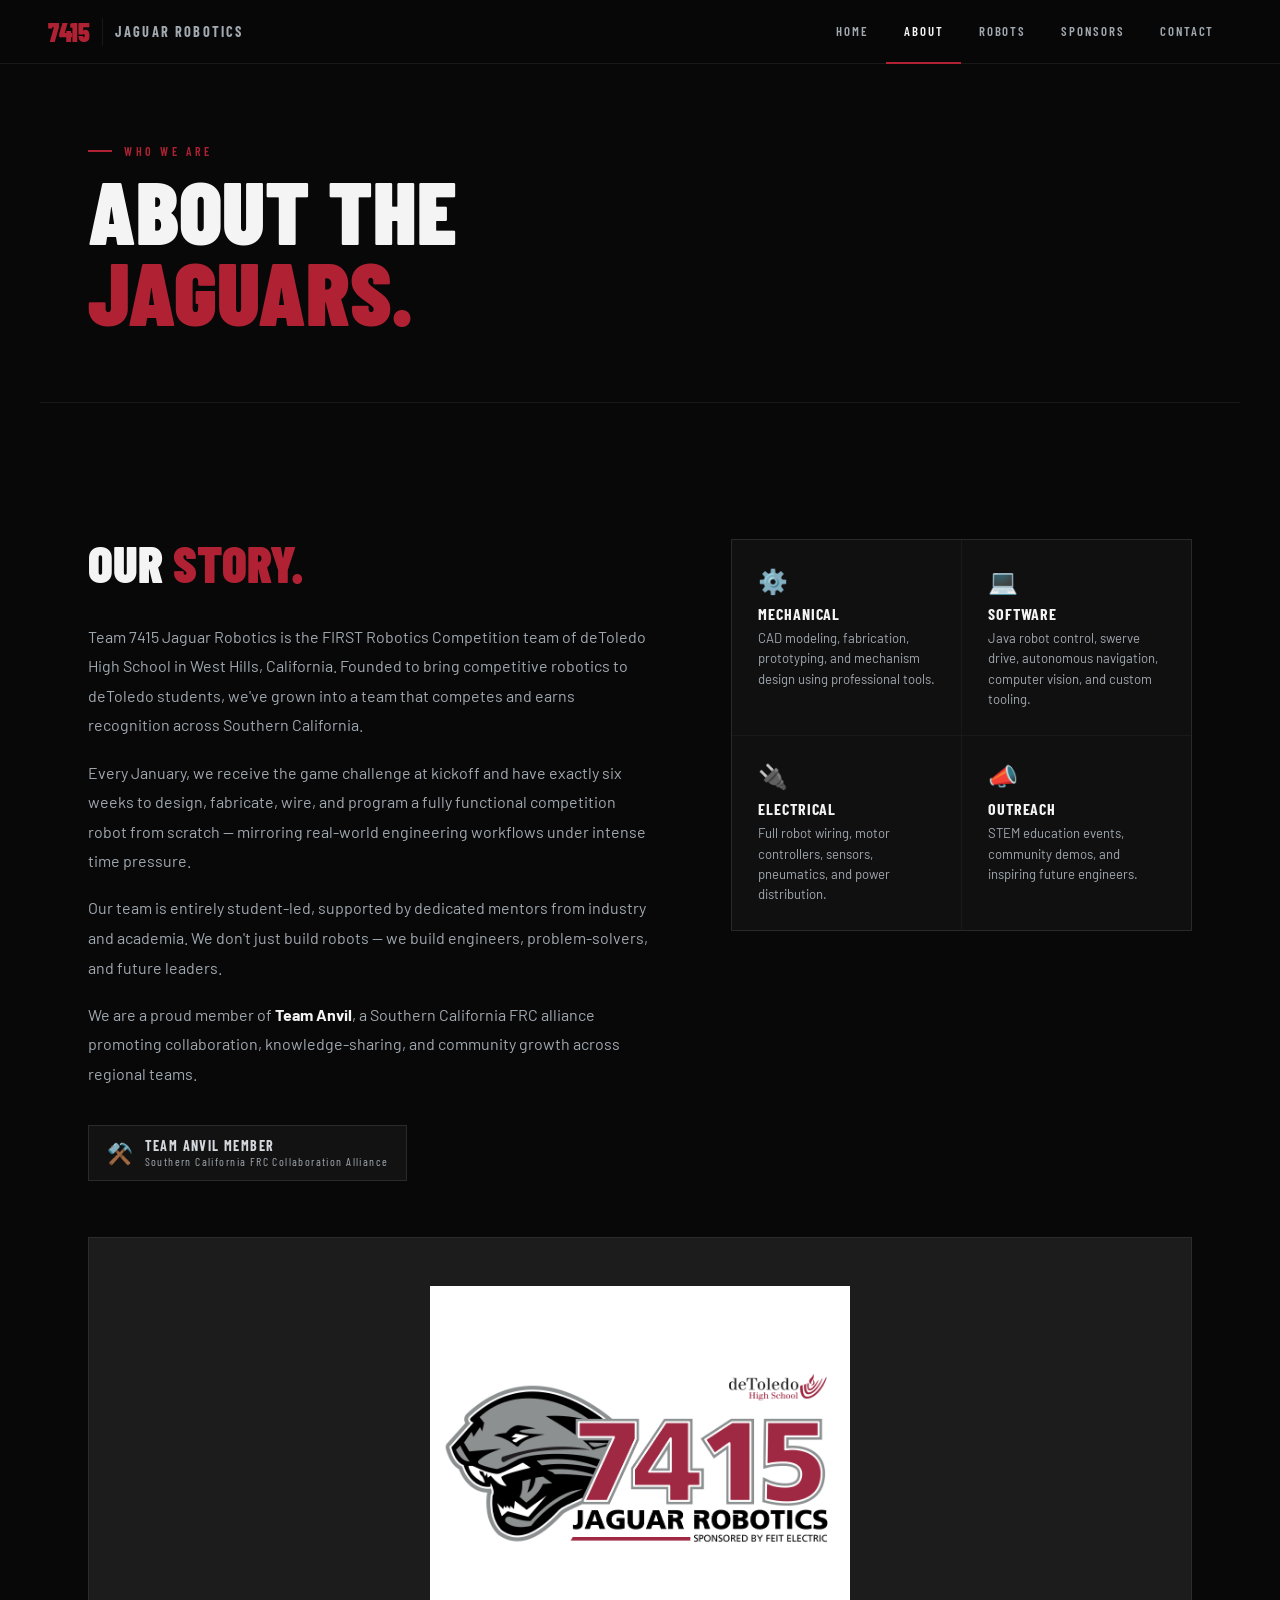
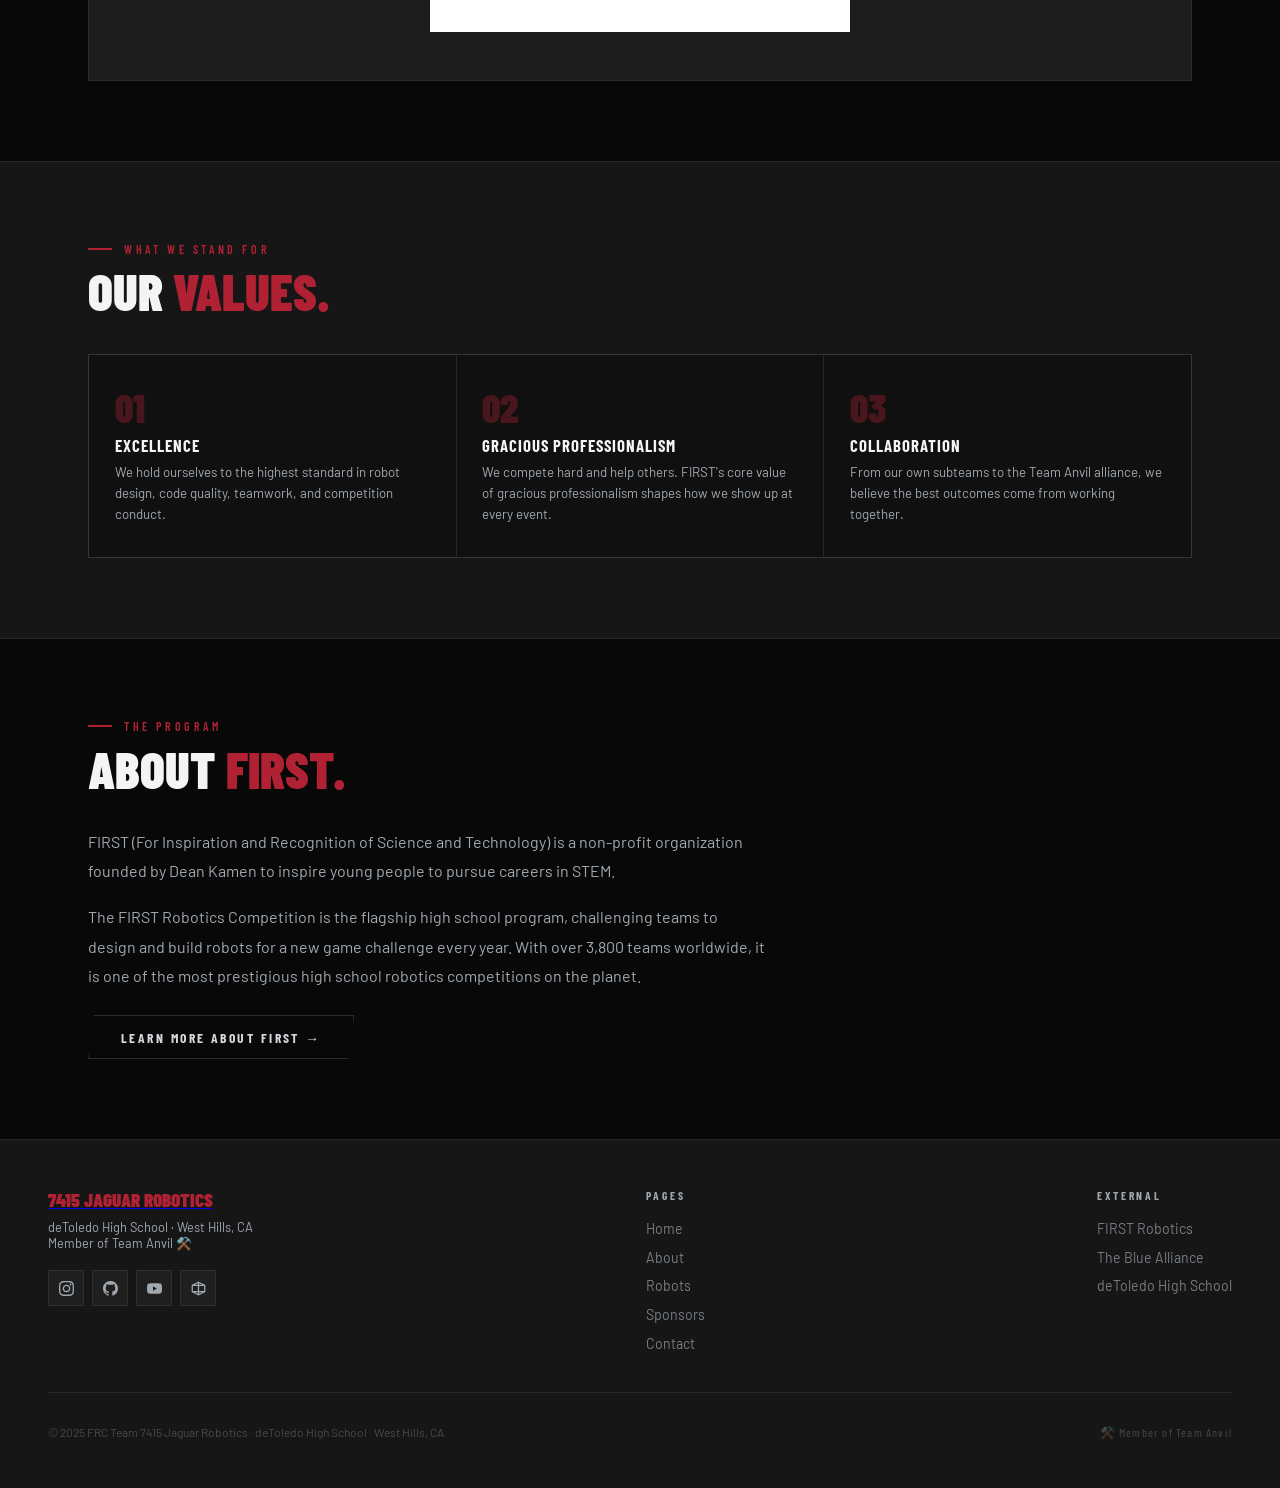
==== about.html @ 2a9f3447 "Add files via upload" ====
<!DOCTYPE html>
<html lang="en">
<head>
  <meta charset="UTF-8"/><meta name="viewport" content="width=device-width,initial-scale=1.0"/>
  <title>About | Team 7415 Jaguar Robotics</title>
  <link rel="preconnect" href="https://fonts.googleapis.com">
  <link href="https://fonts.googleapis.com/css2?family=Barlow+Condensed:ital,wght@0,400;0,600;0,700;0,800;0,900;1,700&family=Barlow:wght@400;500;600&display=swap" rel="stylesheet">
  <link rel="stylesheet" href="style.css">
  <style>
    .about-grid { display:grid; grid-template-columns:1.1fr 0.9fr; gap:5rem; align-items:start; padding-top:3.5rem; }
    .about-body p { color:var(--silver); line-height:1.85; font-size:1rem; margin-bottom:1.1rem; }
    .about-body strong { color:var(--white); }
    .anvil-badge { display:inline-flex; align-items:center; gap:0.75rem; background:rgba(255,255,255,0.04); border:1px solid rgba(255,255,255,0.1); padding:0.7rem 1.1rem; margin-top:1.2rem; }
    .anvil-icon { font-size:1.3rem; }
    .anvil-text { font-family:'Barlow Condensed',sans-serif; font-weight:700; font-size:0.88rem; letter-spacing:0.1em; text-transform:uppercase; color:var(--silver-light); line-height:1.2; }
    .anvil-text small { display:block; font-weight:400; font-size:0.73rem; color:var(--silver); text-transform:none; }
    .subteams { display:grid; grid-template-columns:1fr 1fr; gap:1px; background:var(--line); border:1px solid var(--line); }
    .subteam { background:var(--dark); padding:1.6rem; transition:background 0.2s; }
    .subteam:hover { background:var(--surface2); }
    .sub-icon { font-size:1.5rem; margin-bottom:0.5rem; }
    .sub-name { font-family:'Barlow Condensed',sans-serif; font-weight:700; font-size:1rem; letter-spacing:0.06em; text-transform:uppercase; color:var(--white); margin-bottom:0.3rem; }
    .sub-desc { font-size:0.82rem; color:var(--silver); line-height:1.55; }
    .values-grid { display:grid; grid-template-columns:repeat(3,1fr); gap:1px; background:var(--line); border:1px solid var(--line); margin-top:2.5rem; }
    .vcard { background:var(--dark); padding:2rem 1.6rem; }
    .v-num { font-family:'Barlow Condensed',sans-serif; font-weight:900; font-size:2.5rem; color:var(--red-bright); line-height:1; opacity:0.35; margin-bottom:0.5rem; }
    .v-title { font-family:'Barlow Condensed',sans-serif; font-weight:700; font-size:1.05rem; letter-spacing:0.06em; text-transform:uppercase; color:var(--white); margin-bottom:0.4rem; }
    .v-desc { font-size:0.83rem; color:var(--silver); line-height:1.6; }
    .logo-showcase { display:flex; align-items:center; justify-content:center; padding:3rem; background:var(--surface2); border:1px solid var(--line); margin-top:3.5rem; }
    .logo-showcase img { max-width:420px; width:100%; height:auto; }
    @media (max-width:900px) {
      .about-grid { grid-template-columns:1fr; gap:3rem; }
      .values-grid { grid-template-columns:1fr; }
    }
  </style>
</head>
<body>

<div class="page-header">
  <p class="eyebrow">Who We Are</p>
  <h1>About the<br><span class="r">Jaguars.</span></h1>
</div>

<div class="section">
  <div class="wrap">
    <div class="about-grid">
      <div class="reveal">
        <h2 class="sh">Our <span class="r">Story.</span></h2>
        <br>
        <div class="about-body">
          <p>Team 7415 Jaguar Robotics is the FIRST Robotics Competition team of deToledo High School in West Hills, California. Founded to bring competitive robotics to deToledo students, we've grown into a team that competes and earns recognition across Southern California.</p>
          <p>Every January, we receive the game challenge at kickoff and have exactly six weeks to design, fabricate, wire, and program a fully functional competition robot from scratch — mirroring real-world engineering workflows under intense time pressure.</p>
          <p>Our team is entirely student-led, supported by dedicated mentors from industry and academia. We don't just build robots — we build engineers, problem-solvers, and future leaders.</p>
          <p>We are a proud member of <strong>Team Anvil</strong>, a Southern California FRC alliance promoting collaboration, knowledge-sharing, and community growth across regional teams.</p>
          <div class="anvil-badge">
            <div class="anvil-icon">⚒️</div>
            <div class="anvil-text">Team Anvil Member<small>Southern California FRC Collaboration Alliance</small></div>
          </div>
        </div>
      </div>
      <div class="subteams reveal">
        <div class="subteam"><div class="sub-icon">⚙️</div><div class="sub-name">Mechanical</div><div class="sub-desc">CAD modeling, fabrication, prototyping, and mechanism design using professional tools.</div></div>
        <div class="subteam"><div class="sub-icon">💻</div><div class="sub-name">Software</div><div class="sub-desc">Java robot control, swerve drive, autonomous navigation, computer vision, and custom tooling.</div></div>
        <div class="subteam"><div class="sub-icon">🔌</div><div class="sub-name">Electrical</div><div class="sub-desc">Full robot wiring, motor controllers, sensors, pneumatics, and power distribution.</div></div>
        <div class="subteam"><div class="sub-icon">📣</div><div class="sub-name">Outreach</div><div class="sub-desc">STEM education events, community demos, and inspiring future engineers.</div></div>
      </div>
    </div>

    <!-- Team logo showcase -->
    <div class="logo-showcase reveal">
      <img src="logo.jpg" alt="Team 7415 Jaguar Robotics — Sponsored by FEIT Electric" />
    </div>
  </div>
</div>

<div class="section alt">
  <div class="wrap">
    <div class="reveal">
      <p class="eyebrow">What We Stand For</p>
      <h2 class="sh">Our <span class="r">Values.</span></h2>
    </div>
    <div class="values-grid reveal">
      <div class="vcard"><div class="v-num">01</div><div class="v-title">Excellence</div><div class="v-desc">We hold ourselves to the highest standard in robot design, code quality, teamwork, and competition conduct.</div></div>
      <div class="vcard"><div class="v-num">02</div><div class="v-title">Gracious Professionalism</div><div class="v-desc">We compete hard and help others. FIRST's core value of gracious professionalism shapes how we show up at every event.</div></div>
      <div class="vcard"><div class="v-num">03</div><div class="v-title">Collaboration</div><div class="v-desc">From our own subteams to the Team Anvil alliance, we believe the best outcomes come from working together.</div></div>
    </div>
  </div>
</div>

<div class="section">
  <div class="wrap">
    <div class="reveal">
      <p class="eyebrow">The Program</p>
      <h2 class="sh">About <span class="r">FIRST.</span></h2>
    </div>
    <br>
    <div style="max-width:680px" class="reveal">
      <p style="color:var(--silver);line-height:1.85;font-size:1rem;margin-bottom:1rem">FIRST (For Inspiration and Recognition of Science and Technology) is a non-profit organization founded by Dean Kamen to inspire young people to pursue careers in STEM.</p>
      <p style="color:var(--silver);line-height:1.85;font-size:1rem;margin-bottom:1.5rem">The FIRST Robotics Competition is the flagship high school program, challenging teams to design and build robots for a new game challenge every year. With over 3,800 teams worldwide, it is one of the most prestigious high school robotics competitions on the planet.</p>
      <a href="https://www.firstinspires.org" target="_blank" class="btn btn-ghost">Learn More About FIRST →</a>
    </div>
  </div>
</div>

<script src="shared.js"></script>
</body>
</html>
---- style.css ----
/* ─── TOKENS ─── */
:root {
  --red: #8C1A28; --red-bright: #B02233;
  --red-dim: rgba(140,26,40,0.15); --red-border: rgba(140,26,40,0.3);
  --silver: #A0A8B0; --silver-light: #D4D8DC;
  --black: #080808; --dark: #101010; --surface: #161616; --surface2: #1C1C1C;
  --white: #F4F4F4; --line: rgba(255,255,255,0.07);
  --gold: #C9A84C;
}
*, *::before, *::after { margin: 0; padding: 0; box-sizing: border-box; }
html { scroll-behavior: smooth; }
body { font-family: 'Barlow', sans-serif; background: var(--black); color: var(--white); overflow-x: hidden; }

/* ─── NAV ─── */
nav {
  position: fixed; top: 0; left: 0; right: 0; z-index: 200;
  height: 64px; display: flex; align-items: center; justify-content: space-between;
  padding: 0 3rem; background: rgba(8,8,8,0.96); backdrop-filter: blur(20px);
  border-bottom: 1px solid var(--line);
}
.nav-left { display: flex; align-items: center; gap: 0.75rem; text-decoration: none; }
.nav-logo-img { height: 36px; width: auto; object-fit: contain; }
.nav-sep { width: 1px; height: 28px; background: var(--line); }
.nav-name { font-family: 'Barlow Condensed', sans-serif; font-weight: 700; font-size: 0.9rem; letter-spacing: 0.15em; text-transform: uppercase; color: var(--silver); }
.nav-links { display: flex; list-style: none; }
.nav-links a {
  font-family: 'Barlow Condensed', sans-serif; font-weight: 600; font-size: 0.8rem;
  letter-spacing: 0.15em; text-transform: uppercase; color: var(--silver);
  text-decoration: none; padding: 0 1.1rem; height: 64px; display: flex; align-items: center;
  border-bottom: 2px solid transparent; transition: color 0.2s, border-color 0.2s;
}
.nav-links a:hover, .nav-links a.active { color: var(--white); border-bottom-color: var(--red-bright); }
.nav-mobile-btn { display: none; background: none; border: none; color: var(--silver); font-size: 1.5rem; cursor: pointer; }

/* ─── PAGE HEADER ─── */
.page-header { padding: 9rem 3rem 4.5rem; max-width: 1200px; margin: 0 auto; border-bottom: 1px solid var(--line); }
.page-header h1 { font-family: 'Barlow Condensed', sans-serif; font-weight: 900; font-size: clamp(3.5rem, 7vw, 6rem); line-height: 0.9; text-transform: uppercase; }
.page-header h1 .r { color: var(--red-bright); }

/* ─── SHARED ─── */
.wrap { max-width: 1200px; margin: 0 auto; padding: 0 3rem; }
.section { padding: 5rem 0; }
.section.alt { background: var(--surface); border-top: 1px solid var(--line); border-bottom: 1px solid var(--line); }

.eyebrow { font-family: 'Barlow Condensed', sans-serif; font-weight: 600; font-size: 0.75rem; letter-spacing: 0.3em; text-transform: uppercase; color: var(--red-bright); margin-bottom: 0.7rem; display: flex; align-items: center; gap: 0.75rem; }
.eyebrow::before { content: ''; width: 24px; height: 2px; background: var(--red-bright); flex-shrink: 0; }
.sh { font-family: 'Barlow Condensed', sans-serif; font-weight: 900; font-size: clamp(2.5rem, 4vw, 3.8rem); line-height: 0.92; text-transform: uppercase; margin-bottom: 1rem; }
.sh .r { color: var(--red-bright); }

/* ─── BUTTONS ─── */
.btn { font-family: 'Barlow Condensed', sans-serif; font-weight: 700; font-size: 0.85rem; letter-spacing: 0.18em; text-transform: uppercase; padding: 0.8rem 2rem; text-decoration: none; cursor: pointer; border: none; transition: all 0.2s; clip-path: polygon(6px 0%,100% 0%,calc(100% - 6px) 100%,0% 100%); display: inline-block; }
.btn-red { background: var(--red); color: var(--white); }
.btn-red:hover { background: var(--red-bright); transform: translateY(-2px); }
.btn-ghost { background: transparent; color: var(--silver-light); border: 1px solid rgba(255,255,255,0.15); }
.btn-ghost:hover { border-color: var(--red-bright); color: var(--white); transform: translateY(-2px); }

/* ─── FOOTER ─── */
footer { background: var(--surface); border-top: 1px solid var(--line); padding: 3rem; }
.footer-inner { max-width: 1200px; margin: 0 auto; }
.footer-top { display: flex; justify-content: space-between; align-items: flex-start; flex-wrap: wrap; gap: 2.5rem; padding-bottom: 2.5rem; border-bottom: 1px solid var(--line); margin-bottom: 2rem; }
.footer-logo-img { height: 32px; width: auto; object-fit: contain; filter: brightness(0) invert(1); opacity: 0.7; }
.footer-tagline { font-size: 0.8rem; color: var(--silver); margin-top: 0.5rem; }
.footer-socials { display: flex; gap: 0.5rem; margin-top: 1.2rem; }
.social-btn { width: 36px; height: 36px; background: rgba(255,255,255,0.04); border: 1px solid var(--line); display: flex; align-items: center; justify-content: center; text-decoration: none; color: var(--silver); transition: all 0.2s; }
.social-btn:hover { background: var(--red-dim); border-color: var(--red-border); color: var(--white); }
.footer-nav-group h4 { font-family: 'Barlow Condensed', sans-serif; font-weight: 700; font-size: 0.72rem; letter-spacing: 0.25em; text-transform: uppercase; color: var(--silver); margin-bottom: 1rem; }
.footer-nav-group ul { list-style: none; display: flex; flex-direction: column; gap: 0.6rem; }
.footer-nav-group a { font-size: 0.88rem; color: rgba(160,168,176,0.7); text-decoration: none; transition: color 0.2s; }
.footer-nav-group a:hover { color: var(--white); }
.footer-bottom { display: flex; justify-content: space-between; align-items: center; flex-wrap: wrap; gap: 1rem; }
.footer-copy { font-size: 0.75rem; color: rgba(160,168,176,0.35); }
.footer-anvil { font-family: 'Barlow Condensed', sans-serif; font-size: 0.75rem; letter-spacing: 0.1em; color: rgba(160,168,176,0.35); }

/* ─── REVEAL ─── */
.reveal { opacity: 0; transform: translateY(28px); transition: opacity 0.65s ease, transform 0.65s ease; }
.reveal.in { opacity: 1; transform: none; }
@keyframes up { from{opacity:0;transform:translateY(20px)} to{opacity:1;transform:none} }

/* ─── RESPONSIVE ─── */
@media (max-width: 900px) {
  nav { padding: 0 1.5rem; }
  .nav-links { display: none; position: absolute; top: 64px; left: 0; right: 0; background: rgba(8,8,8,0.98); flex-direction: column; border-bottom: 1px solid var(--line); }
  .nav-links.open { display: flex; }
  .nav-links a { height: 50px; padding: 0 1.5rem; border-bottom: 1px solid var(--line); border-left: 3px solid transparent; }
  .nav-links a.active, .nav-links a:hover { border-left-color: var(--red-bright); border-bottom-color: var(--line); }
  .nav-mobile-btn { display: block; }
  .wrap { padding: 0 1.5rem; }
  .page-header { padding: 8rem 1.5rem 4rem; }
  .footer-top { flex-direction: column; }
  .footer-bottom { flex-direction: column; align-items: flex-start; }
}
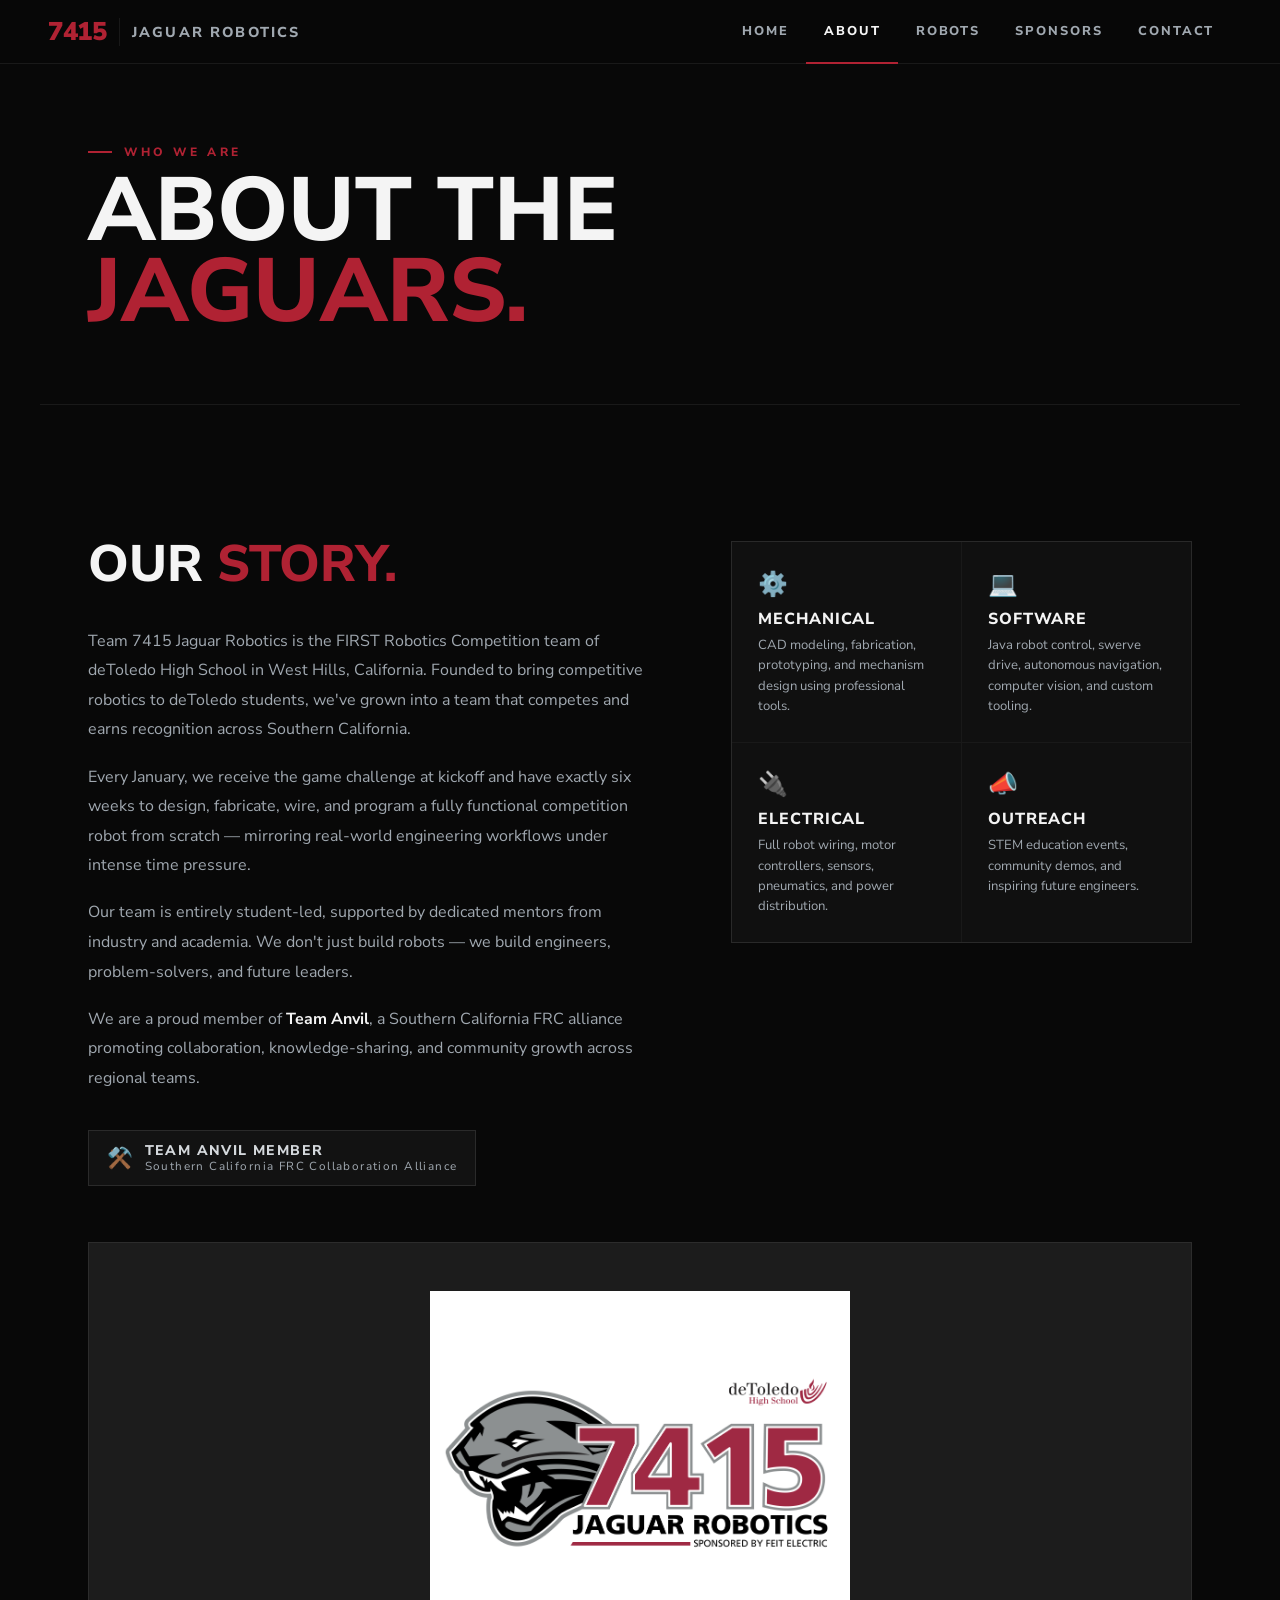
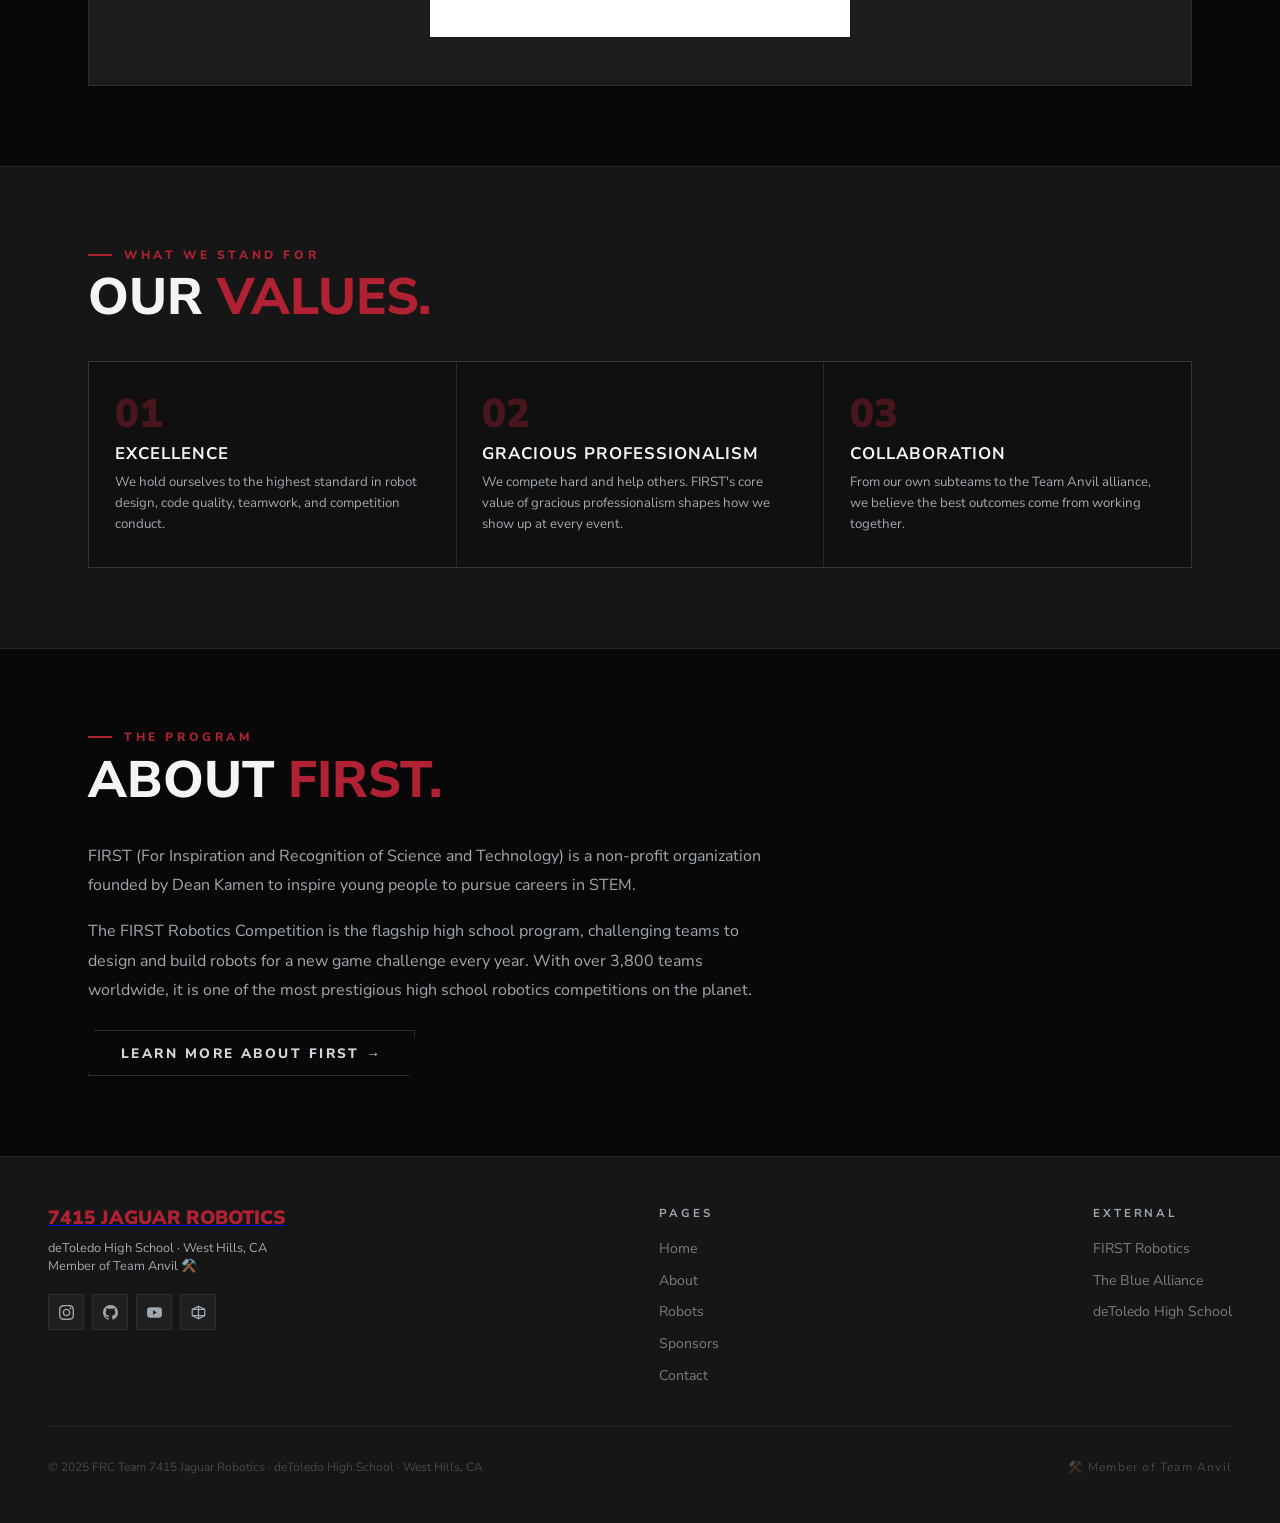
==== commit e95f4980: "Add files via upload" ====
--- a/about.html
+++ b/about.html
@@ -1,10 +1,13 @@
 <!DOCTYPE html>
 <html lang="en">
 <head>
-  <meta charset="UTF-8"/><meta name="viewport" content="width=device-width,initial-scale=1.0"/>
+  <meta charset="UTF-8"/>
   <title>About | Team 7415 Jaguar Robotics</title>
   <link rel="preconnect" href="https://fonts.googleapis.com">
   <link href="https://fonts.googleapis.com/css2?family=Barlow+Condensed:ital,wght@0,400;0,600;0,700;0,800;0,900;1,700&family=Barlow:wght@400;500;600&display=swap" rel="stylesheet">
+  <link rel="icon" type="image/png" href="[data-uri]">
+  <link rel="preconnect" href="https://fonts.googleapis.com">
+  <link href="https://fonts.googleapis.com/css2?family=Nunito+Sans:ital,wght@0,400;0,600;0,700;0,800;0,900;1,800;1,900&display=swap" rel="stylesheet">
   <link rel="stylesheet" href="style.css">
   <style>
     .about-grid { display:grid; grid-template-columns:1.1fr 0.9fr; gap:5rem; align-items:start; padding-top:3.5rem; }
@@ -31,6 +34,12 @@
       .about-grid { grid-template-columns:1fr; gap:3rem; }
       .values-grid { grid-template-columns:1fr; }
     }
+  
+    body, * { font-family: 'Nunito Sans', 'Frutiger', 'Trebuchet MS', Arial, sans-serif !important; }
+    h1,h2,h3,.sh,.nav-num,.nav-name,.nav-links a,.stat-n,.stat-l,.btn,.feat-name,
+    .rname,.sub-name,.tier-pill,.eyebrow,.hero-h1,.hero-tag,.hero-scroll span,
+    .page-header h1,.val-title,.anvil-text,.q-name,.footer-logo,.clabel,.fg label,
+    .feat-season,.rseason,.feat-badge,.rphoto-txt,.feat-lbl { font-weight:800 !important; }
   </style>
 </head>
 <body>
@@ -58,10 +67,10 @@
         </div>
       </div>
       <div class="subteams reveal">
-        <div class="subteam"><div class="sub-icon">⚙️</div><div class="sub-name">Mechanical</div><div class="sub-desc">CAD modeling, fabrication, prototyping, and mechanism design using professional tools.</div></div>
-        <div class="subteam"><div class="sub-icon">💻</div><div class="sub-name">Software</div><div class="sub-desc">Java robot control, swerve drive, autonomous navigation, computer vision, and custom tooling.</div></div>
-        <div class="subteam"><div class="sub-icon">🔌</div><div class="sub-name">Electrical</div><div class="sub-desc">Full robot wiring, motor controllers, sensors, pneumatics, and power distribution.</div></div>
-        <div class="subteam"><div class="sub-icon">📣</div><div class="sub-name">Outreach</div><div class="sub-desc">STEM education events, community demos, and inspiring future engineers.</div></div>
+        <a href="mechanical.html" class="subteam" style="text-decoration:none;display:block"><div class="sub-icon">⚙️</div><div class="sub-name">Mechanical</div><div class="sub-desc">CAD modeling, fabrication, prototyping, and mechanism design using professional tools.</div></a>
+        <a href="software.html" class="subteam" style="text-decoration:none;display:block"><div class="sub-icon">💻</div><div class="sub-name">Software</div><div class="sub-desc">Java robot control, swerve drive, autonomous navigation, computer vision, and custom tooling.</div></a>
+        <a href="electrical.html" class="subteam" style="text-decoration:none;display:block"><div class="sub-icon">🔌</div><div class="sub-name">Electrical</div><div class="sub-desc">Full robot wiring, motor controllers, sensors, pneumatics, and power distribution.</div></a>
+        <a href="outreach.html" class="subteam" style="text-decoration:none;display:block"><div class="sub-icon">📣</div><div class="sub-name">Outreach</div><div class="sub-desc">STEM education events, community demos, and inspiring future engineers.</div></a>
       </div>
     </div>
 
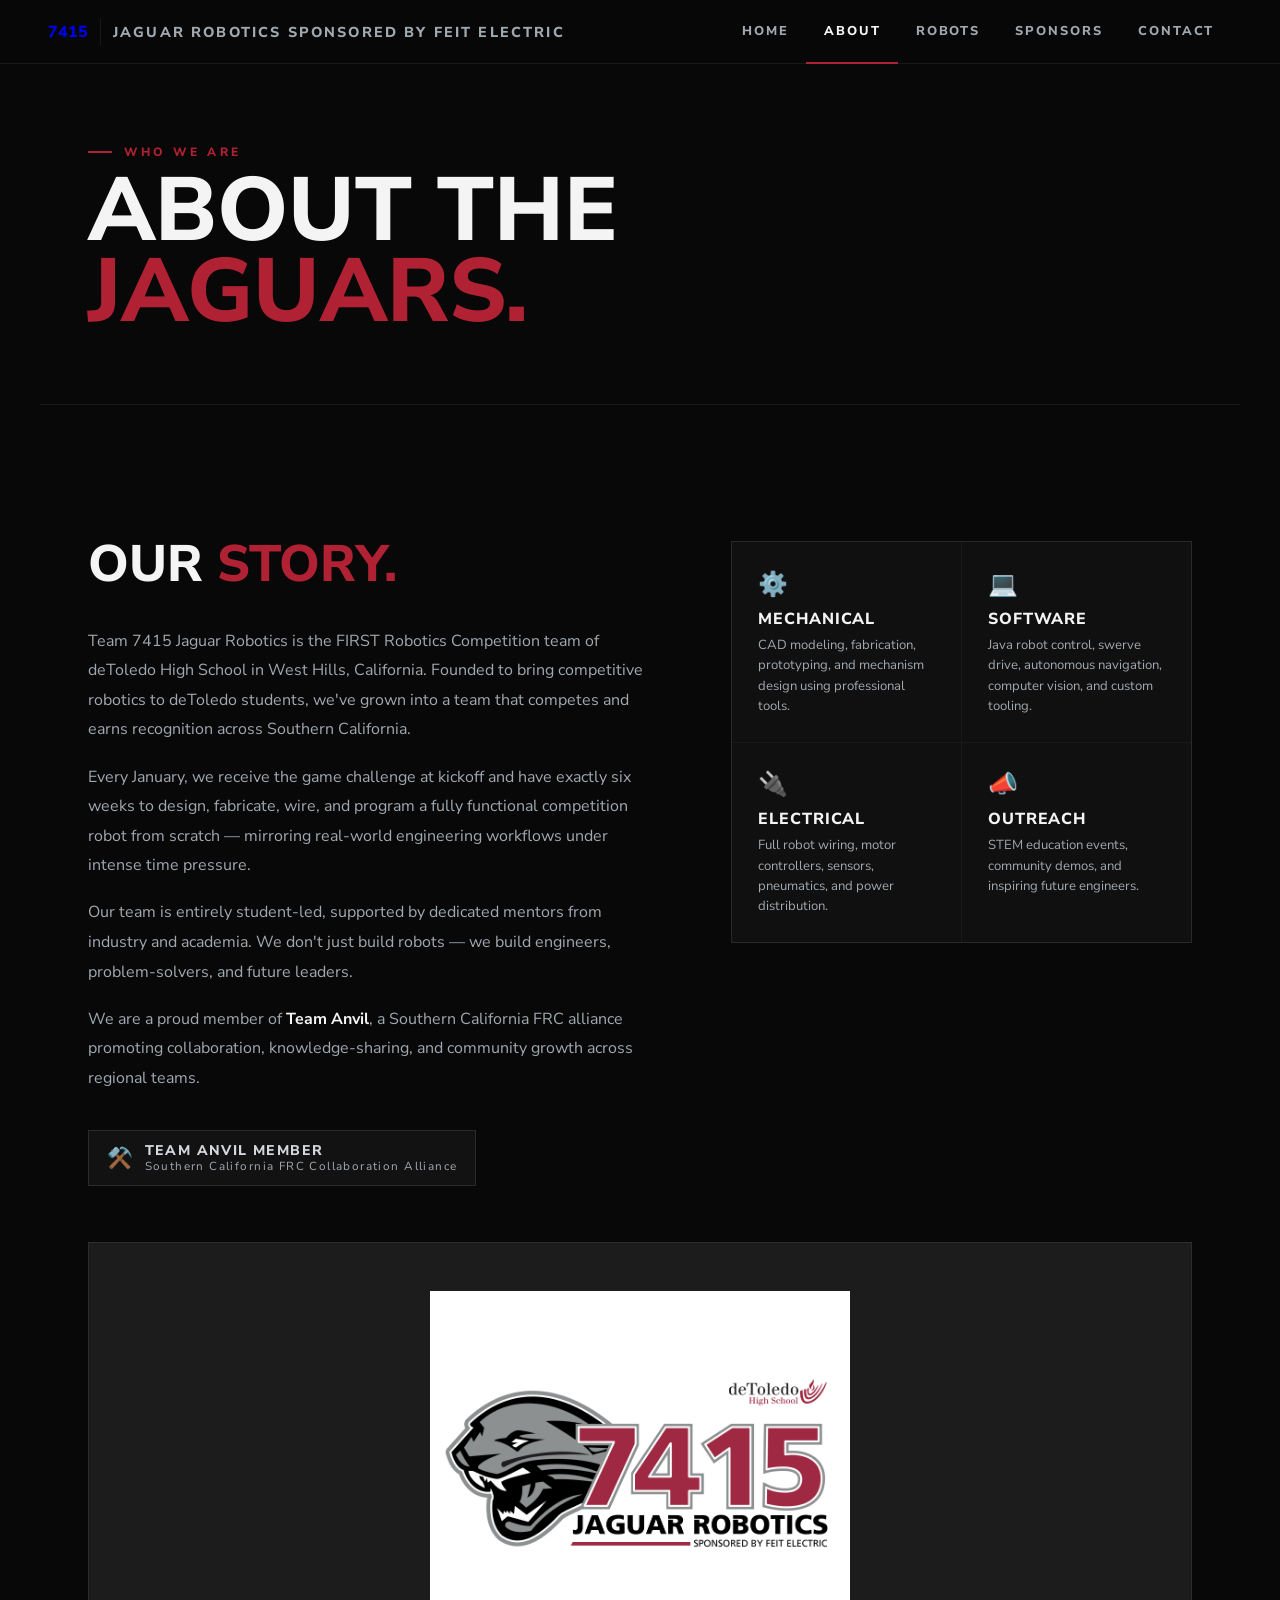
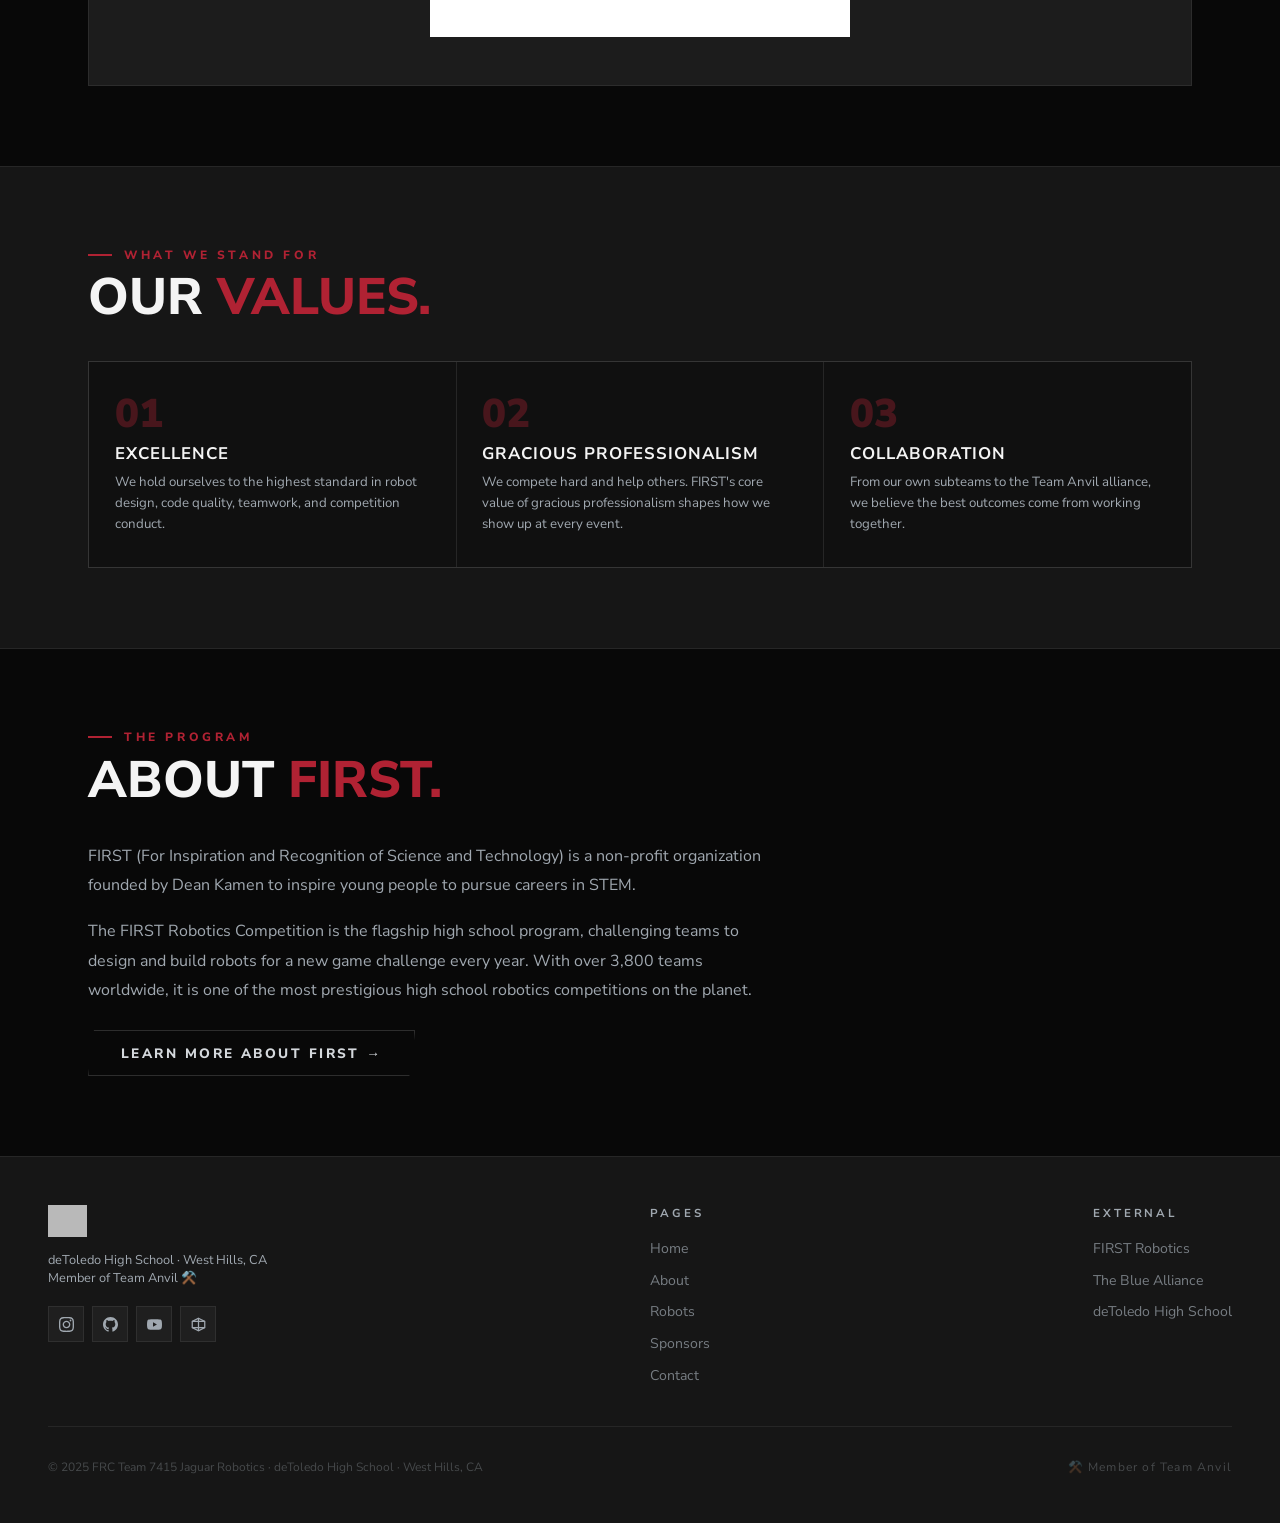
==== commit 16fd0b3a: "Add files via upload" ====
--- a/about.html
+++ b/about.html
@@ -35,7 +35,7 @@
       .values-grid { grid-template-columns:1fr; }
     }
   
-    body, * { font-family: 'Nunito Sans', 'Frutiger', 'Trebuchet MS', Arial, sans-serif !important; }
+    body, * { font-family: 'Frutiger', 'Frutiger LT Std', 'Frutiger LT Pro', 'Frutiger Next', 'Nunito Sans', 'Trebuchet MS', Arial, sans-serif !important; }
     h1,h2,h3,.sh,.nav-num,.nav-name,.nav-links a,.stat-n,.stat-l,.btn,.feat-name,
     .rname,.sub-name,.tier-pill,.eyebrow,.hero-h1,.hero-tag,.hero-scroll span,
     .page-header h1,.val-title,.anvil-text,.q-name,.footer-logo,.clabel,.fg label,
--- a/style.css
+++ b/style.css
@@ -9,7 +9,7 @@
 }
 *, *::before, *::after { margin: 0; padding: 0; box-sizing: border-box; }
 html { scroll-behavior: smooth; }
-body { font-family: 'Barlow', sans-serif; background: var(--black); color: var(--white); overflow-x: hidden; }
+body { font-family: 'Frutiger', 'Frutiger LT Std', 'Frutiger LT Pro', 'Nunito Sans', 'Trebuchet MS', Arial, sans-serif; background: var(--black); color: var(--white); overflow-x: hidden; }
 
 /* ─── NAV ─── */
 nav {
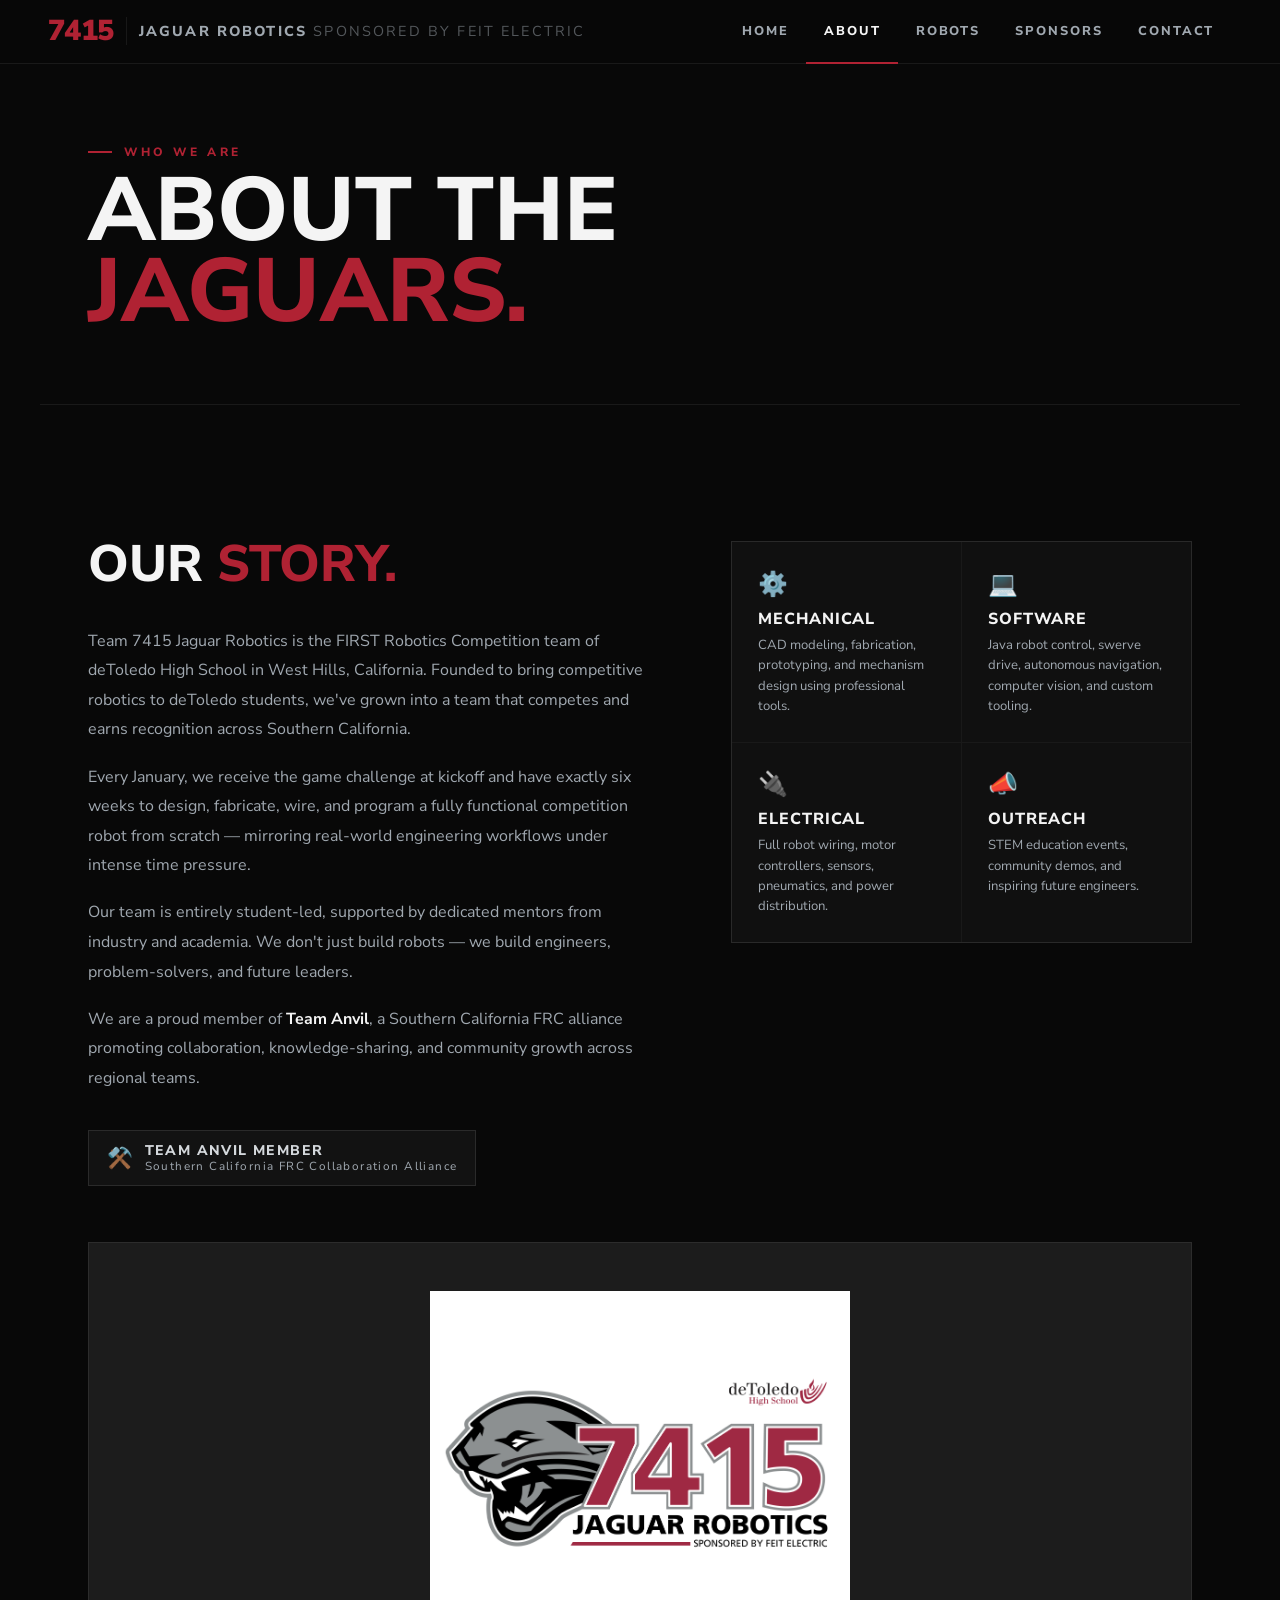
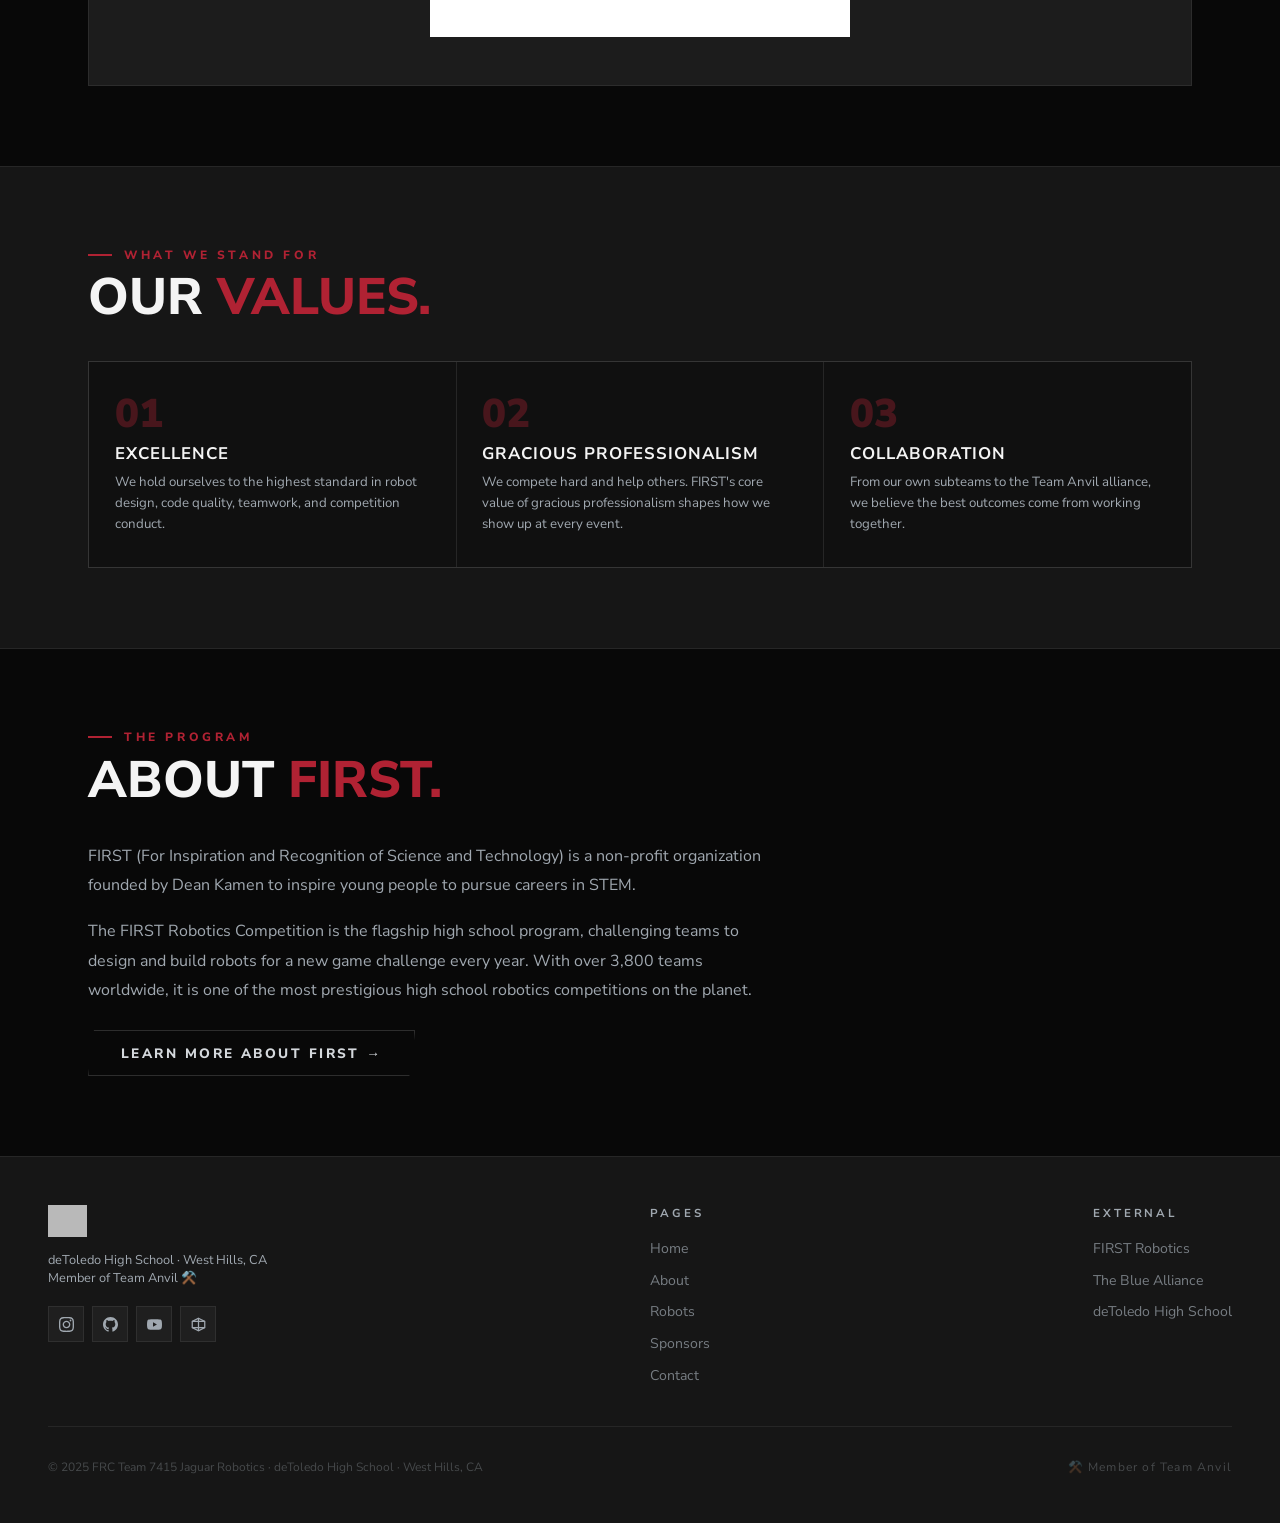
==== commit e6cf039e: "Add files via upload" ====
--- a/about.html
+++ b/about.html
@@ -5,7 +5,7 @@
   <title>About | Team 7415 Jaguar Robotics</title>
   <link rel="preconnect" href="https://fonts.googleapis.com">
   <link href="https://fonts.googleapis.com/css2?family=Barlow+Condensed:ital,wght@0,400;0,600;0,700;0,800;0,900;1,700&family=Barlow:wght@400;500;600&display=swap" rel="stylesheet">
-  <link rel="icon" type="image/png" href="[data-uri]">
+  <link rel="icon" type="image/png" href="[data-uri]">
   <link rel="preconnect" href="https://fonts.googleapis.com">
   <link href="https://fonts.googleapis.com/css2?family=Nunito+Sans:ital,wght@0,400;0,600;0,700;0,800;0,900;1,800;1,900&display=swap" rel="stylesheet">
   <link rel="stylesheet" href="style.css">
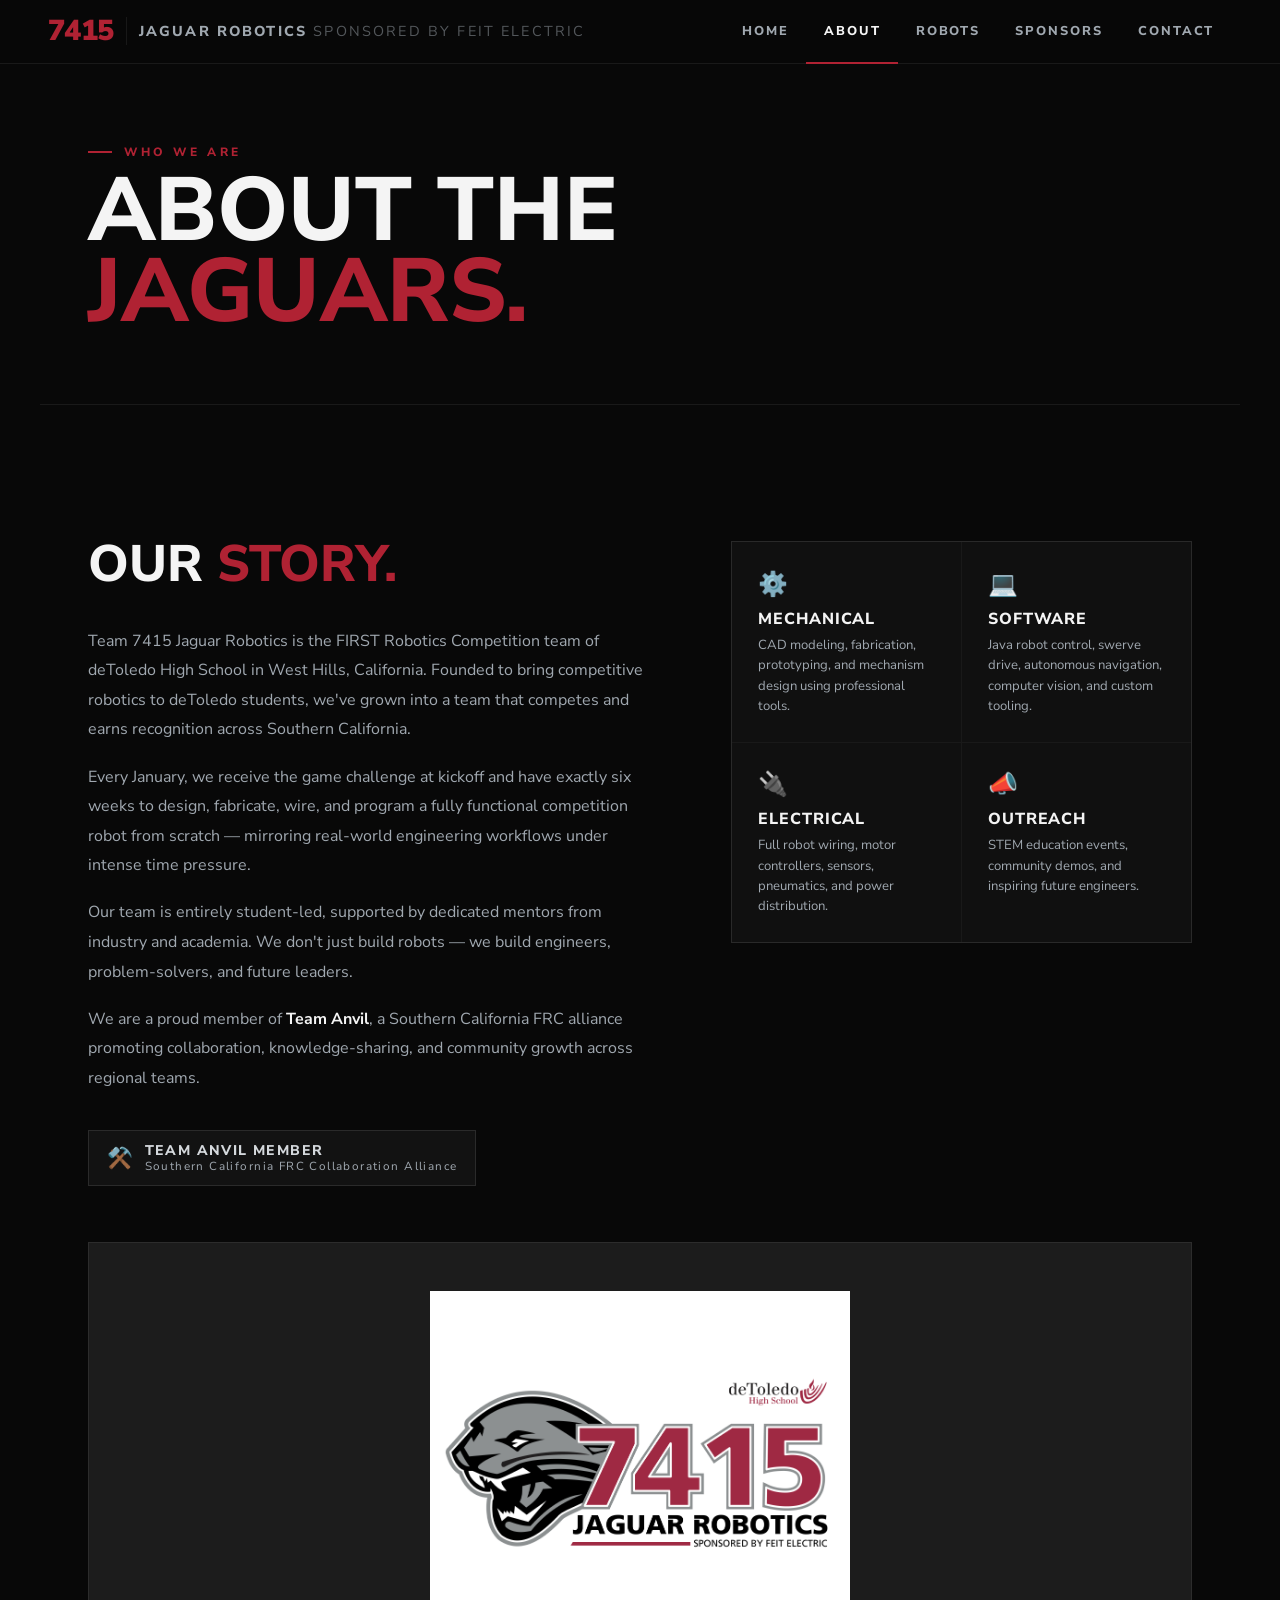
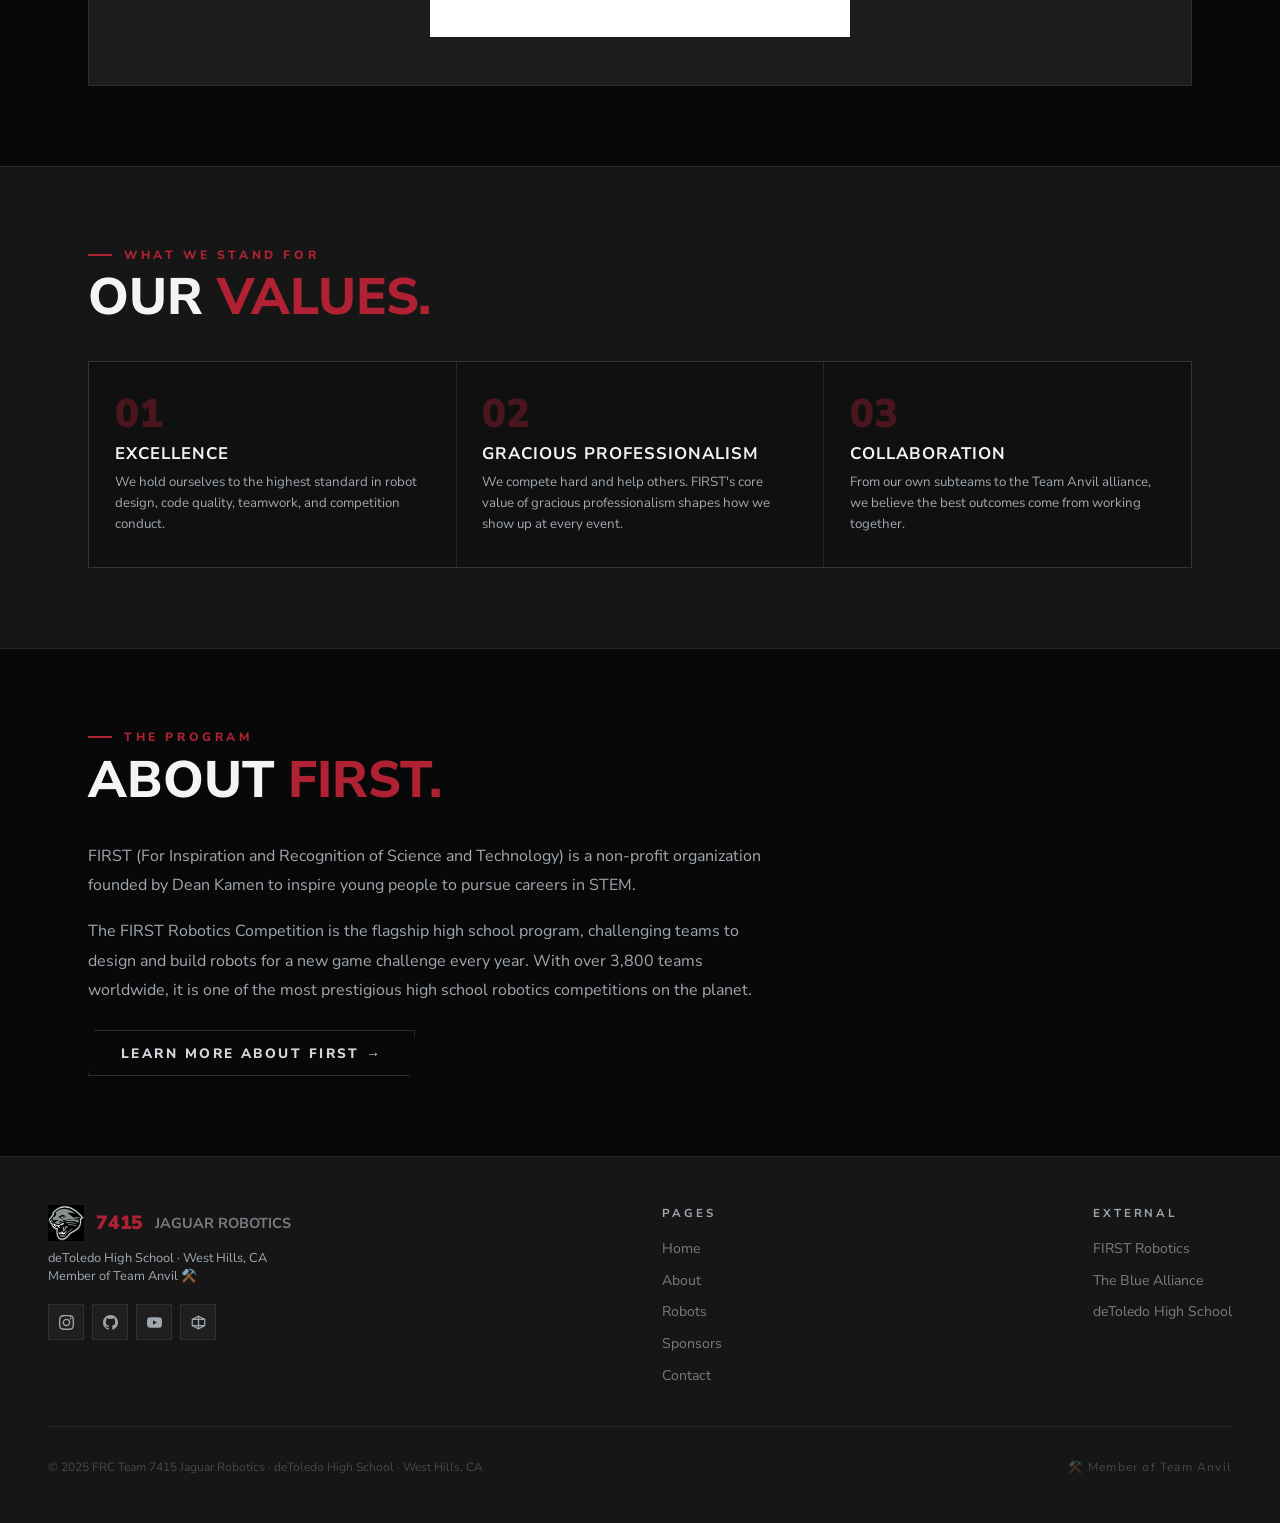
==== commit 68b7cf28: "Add files via upload" ====
--- a/about.html
+++ b/about.html
@@ -5,7 +5,7 @@
   <title>About | Team 7415 Jaguar Robotics</title>
   <link rel="preconnect" href="https://fonts.googleapis.com">
   <link href="https://fonts.googleapis.com/css2?family=Barlow+Condensed:ital,wght@0,400;0,600;0,700;0,800;0,900;1,700&family=Barlow:wght@400;500;600&display=swap" rel="stylesheet">
-  <link rel="icon" type="image/png" href="[data-uri]">
+  <link rel="icon" type="image/png" href="favicon.png">
   <link rel="preconnect" href="https://fonts.googleapis.com">
   <link href="https://fonts.googleapis.com/css2?family=Nunito+Sans:ital,wght@0,400;0,600;0,700;0,800;0,900;1,800;1,900&display=swap" rel="stylesheet">
   <link rel="stylesheet" href="style.css">
